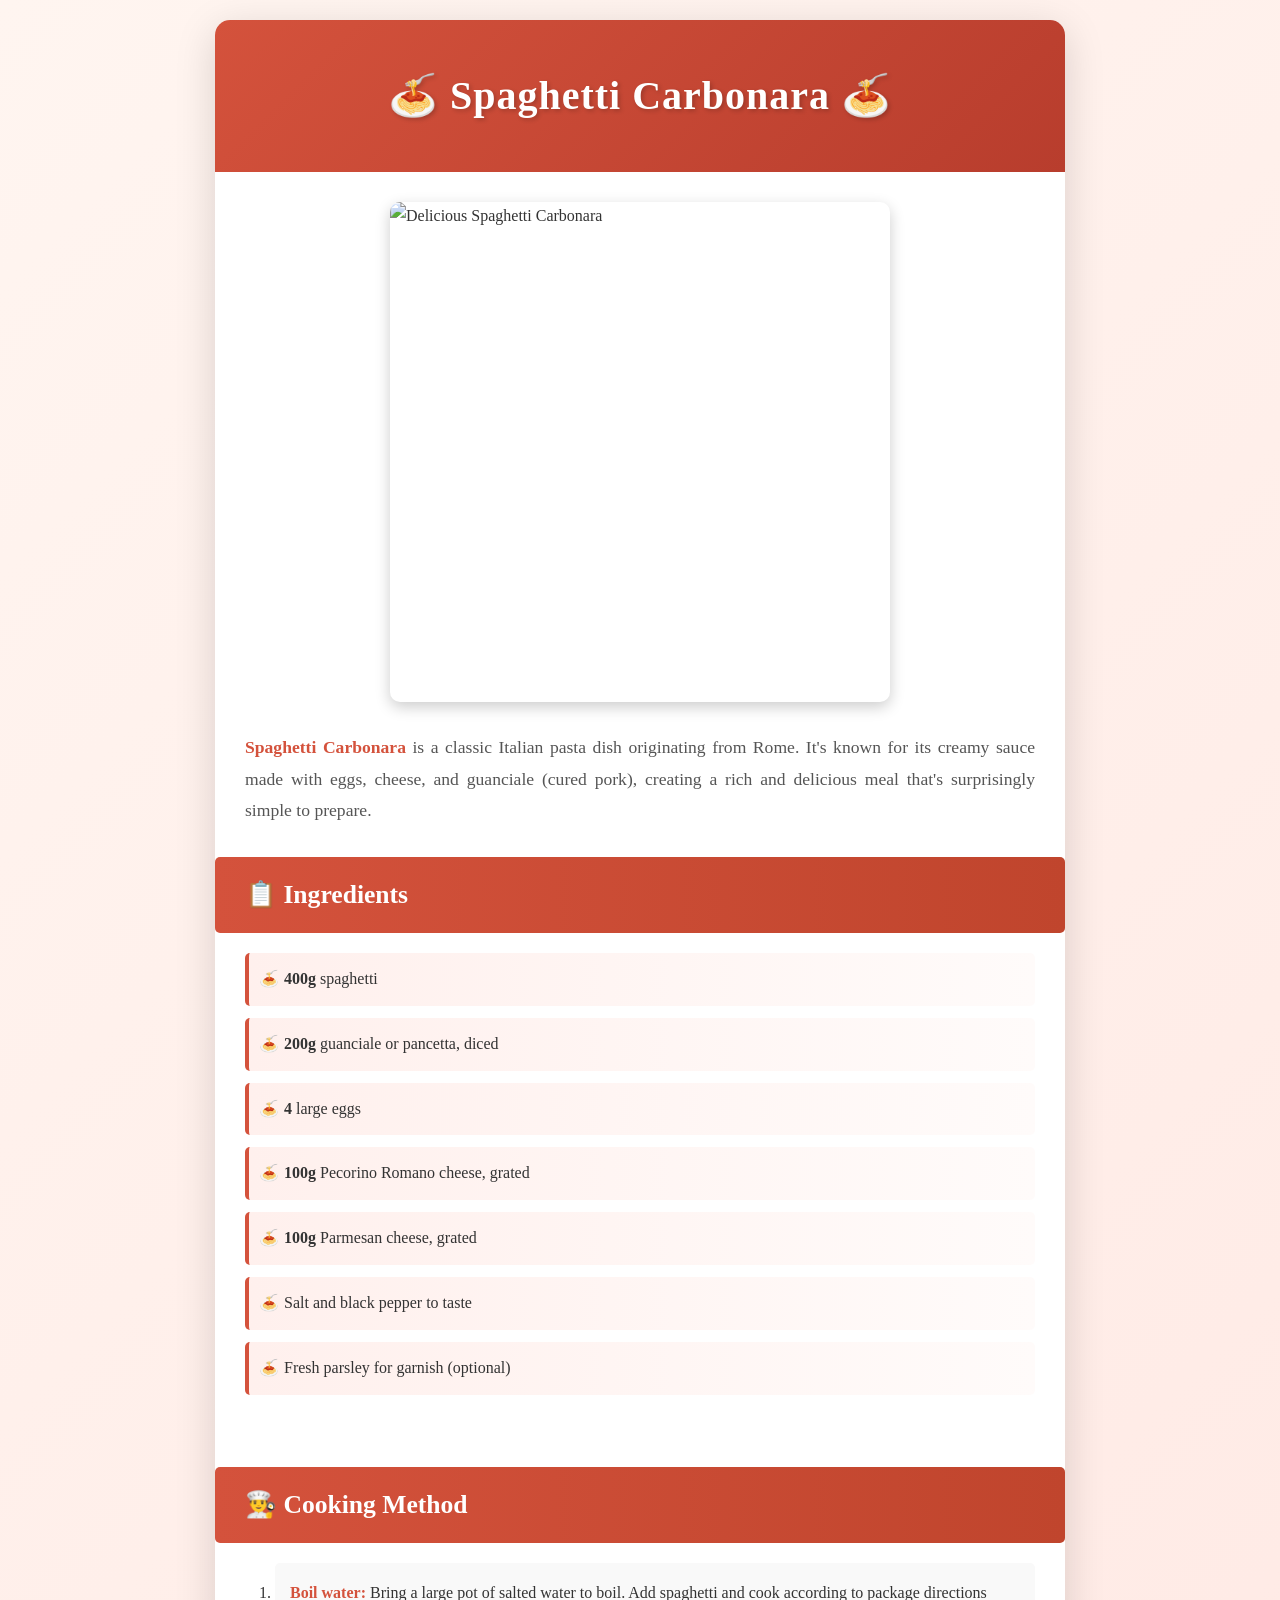
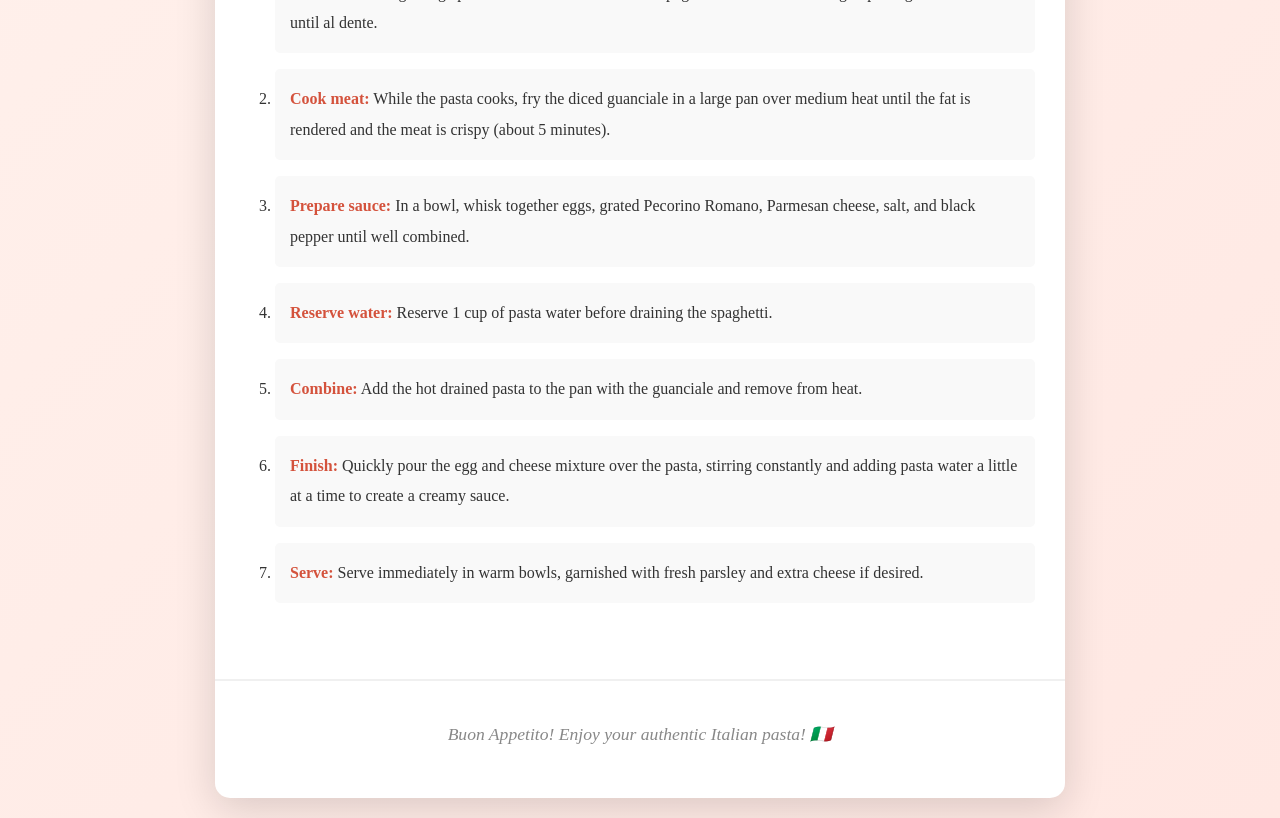
==== Exercises/Chapter 1/recipe-page/index.html @ db931faa "Add files via upload" ====
<!DOCTYPE html>
<html lang="en">
<head>
    <!-- Meta information about the page -->
    <meta charset="UTF-8">
    <meta name="viewport" content="width=device-width, initial-scale=1.0">
    <title>Spaghetti Carbonara Recipe</title>
</head>
<body style="margin: 0; padding: 20px; background: linear-gradient(135deg, #fff5f0 0%, #ffe8e3 100%); font-family: 'Georgia', serif; line-height: 1.8; color: #333;">
    <main style="max-width: 850px; margin: 0 auto; background: white; border-radius: 15px; box-shadow: 0 10px 40px rgba(0,0,0,0.15); overflow: hidden;">
        <!-- Main heading - Recipe name -->
        <h1 style="margin: 0; padding: 40px 20px; text-align: center; color: white; background: linear-gradient(135deg, #d4523c 0%, #b83d2d 100%); font-size: 2.5em; letter-spacing: 1px; text-shadow: 2px 2px 4px rgba(0,0,0,0.2);">🍝 Spaghetti Carbonara 🍝</h1>

        <!-- Recipe image -->
        <img src="https://png.pngtree.com/thumb_back/fw800/background/20240413/pngtree-italian-traditional-linguini-pasta-with-tomatoes-pepper-and-basil-is-isolated-image_15714504.jpg" width="460" height="460" alt="Delicious Spaghetti Carbonara" style="width: 100%; max-width: 500px; height: auto; display: block; margin: 30px auto; border-radius: 10px; box-shadow: 0 5px 15px rgba(0,0,0,0.2); transition: transform 0.3s ease;">

        <!-- Description section -->
        <section style="padding: 0 30px;">
            <p style="text-align: justify; font-size: 1.1em; color: #555; margin: 20px 0;">
                <strong style="color: #d4523c;">Spaghetti Carbonara</strong> is a classic Italian pasta dish originating from Rome. 
                It's known for its creamy sauce made with eggs, cheese, and guanciale (cured pork), 
                creating a rich and delicious meal that's surprisingly simple to prepare.
            </p>
        </section>

        <!-- Section heading for ingredients -->
        <h2 style="margin: 30px 0 20px 0; padding: 15px 30px; color: white; background: linear-gradient(to right, #d4523c 0%, #c0452d 100%); font-size: 1.6em; border-radius: 5px;">📋 Ingredients</h2>

        <!-- Unordered list of ingredients needed for the recipe -->
        <ul style="list-style: none; padding: 0 30px 30px 30px; margin: 0;">
            <li style="margin: 12px 0; padding: 12px 15px 12px 35px; background: linear-gradient(to right, #fff0ed 0%, #fffbfa 100%); border-left: 4px solid #d4523c; border-radius: 5px; position: relative;"><span style="position: absolute; left: 10px;">🍝</span><strong>400g</strong> spaghetti</li>
            <li style="margin: 12px 0; padding: 12px 15px 12px 35px; background: linear-gradient(to right, #fff0ed 0%, #fffbfa 100%); border-left: 4px solid #d4523c; border-radius: 5px; position: relative;"><span style="position: absolute; left: 10px;">🍝</span><strong>200g</strong> guanciale or pancetta, diced</li>
            <li style="margin: 12px 0; padding: 12px 15px 12px 35px; background: linear-gradient(to right, #fff0ed 0%, #fffbfa 100%); border-left: 4px solid #d4523c; border-radius: 5px; position: relative;"><span style="position: absolute; left: 10px;">🍝</span><strong>4</strong> large eggs</li>
            <li style="margin: 12px 0; padding: 12px 15px 12px 35px; background: linear-gradient(to right, #fff0ed 0%, #fffbfa 100%); border-left: 4px solid #d4523c; border-radius: 5px; position: relative;"><span style="position: absolute; left: 10px;">🍝</span><strong>100g</strong> Pecorino Romano cheese, grated</li>
            <li style="margin: 12px 0; padding: 12px 15px 12px 35px; background: linear-gradient(to right, #fff0ed 0%, #fffbfa 100%); border-left: 4px solid #d4523c; border-radius: 5px; position: relative;"><span style="position: absolute; left: 10px;">🍝</span><strong>100g</strong> Parmesan cheese, grated</li>
            <li style="margin: 12px 0; padding: 12px 15px 12px 35px; background: linear-gradient(to right, #fff0ed 0%, #fffbfa 100%); border-left: 4px solid #d4523c; border-radius: 5px; position: relative;"><span style="position: absolute; left: 10px;">🍝</span>Salt and black pepper to taste</li>
            <li style="margin: 12px 0; padding: 12px 15px 12px 35px; background: linear-gradient(to right, #fff0ed 0%, #fffbfa 100%); border-left: 4px solid #d4523c; border-radius: 5px; position: relative;"><span style="position: absolute; left: 10px;">🍝</span>Fresh parsley for garnish (optional)</li>
        </ul>

        <!-- Section heading for cooking method -->
        <h2 style="margin: 30px 0 20px 0; padding: 15px 30px; color: white; background: linear-gradient(to right, #d4523c 0%, #c0452d 100%); font-size: 1.6em; border-radius: 5px;">👨‍🍳 Cooking Method</h2>

        <!-- Ordered list of steps to prepare the recipe -->
        <ol style="padding: 0 30px 30px 60px; margin: 0;">
            <li style="margin: 16px 0; padding: 15px; background: #f9f9f9; border-radius: 5px; line-height: 1.9;"><strong style="color: #d4523c;">Boil water:</strong> Bring a large pot of salted water to boil. Add spaghetti and cook according to package directions until al dente.</li>
            <li style="margin: 16px 0; padding: 15px; background: #f9f9f9; border-radius: 5px; line-height: 1.9;"><strong style="color: #d4523c;">Cook meat:</strong> While the pasta cooks, fry the diced guanciale in a large pan over medium heat until the fat is rendered and the meat is crispy (about 5 minutes).</li>
            <li style="margin: 16px 0; padding: 15px; background: #f9f9f9; border-radius: 5px; line-height: 1.9;"><strong style="color: #d4523c;">Prepare sauce:</strong> In a bowl, whisk together eggs, grated Pecorino Romano, Parmesan cheese, salt, and black pepper until well combined.</li>
            <li style="margin: 16px 0; padding: 15px; background: #f9f9f9; border-radius: 5px; line-height: 1.9;"><strong style="color: #d4523c;">Reserve water:</strong> Reserve 1 cup of pasta water before draining the spaghetti.</li>
            <li style="margin: 16px 0; padding: 15px; background: #f9f9f9; border-radius: 5px; line-height: 1.9;"><strong style="color: #d4523c;">Combine:</strong> Add the hot drained pasta to the pan with the guanciale and remove from heat.</li>
            <li style="margin: 16px 0; padding: 15px; background: #f9f9f9; border-radius: 5px; line-height: 1.9;"><strong style="color: #d4523c;">Finish:</strong> Quickly pour the egg and cheese mixture over the pasta, stirring constantly and adding pasta water a little at a time to create a creamy sauce.</li>
            <li style="margin: 16px 0; padding: 15px; background: #f9f9f9; border-radius: 5px; line-height: 1.9;"><strong style="color: #d4523c;">Serve:</strong> Serve immediately in warm bowls, garnished with fresh parsley and extra cheese if desired.</li>
        </ol>

        <section style="padding: 20px 30px 30px; text-align: center; border-top: 2px solid #f0f0f0; margin-top: 30px;">
            <p style="font-size: 1.1em; color: #888; font-style: italic;"><em>Buon Appetito! Enjoy your authentic Italian pasta! 🇮🇹</em></p>
        </section>
    </main>

</body>
</html>
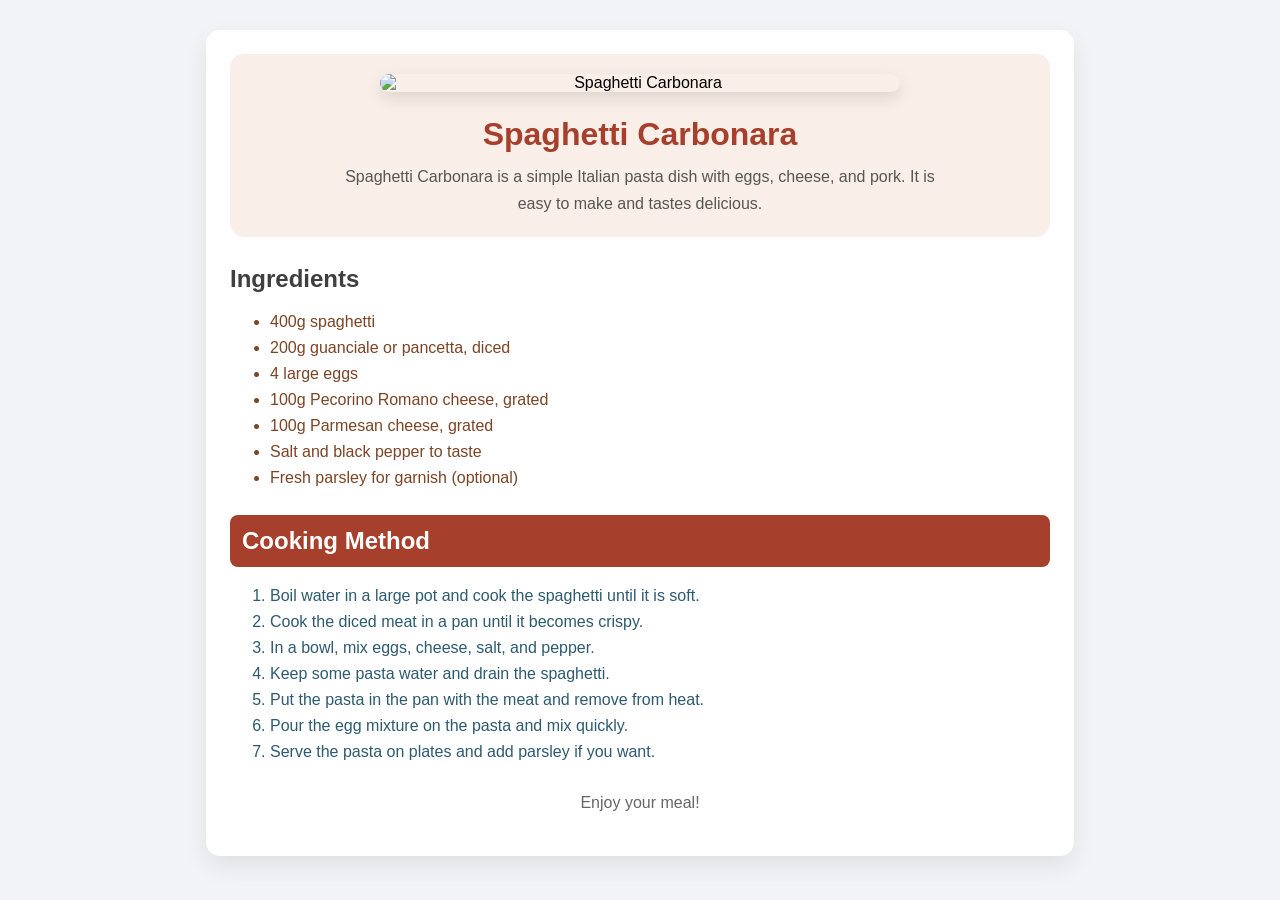
==== commit f3ae59fd: "Add files via upload" ====
--- a/Exercises/Chapter 1/recipe-page/index.html
+++ b/Exercises/Chapter 1/recipe-page/index.html
@@ -1,60 +1,42 @@
-<!DOCTYPE html>
-<html lang="en">
-<head>
-    <!-- Meta information about the page -->
-    <meta charset="UTF-8">
-    <meta name="viewport" content="width=device-width, initial-scale=1.0">
-    <title>Spaghetti Carbonara Recipe</title>
-</head>
-<body style="margin: 0; padding: 20px; background: linear-gradient(135deg, #fff5f0 0%, #ffe8e3 100%); font-family: 'Georgia', serif; line-height: 1.8; color: #333;">
-    <main style="max-width: 850px; margin: 0 auto; background: white; border-radius: 15px; box-shadow: 0 10px 40px rgba(0,0,0,0.15); overflow: hidden;">
-        <!-- Main heading - Recipe name -->
-        <h1 style="margin: 0; padding: 40px 20px; text-align: center; color: white; background: linear-gradient(135deg, #d4523c 0%, #b83d2d 100%); font-size: 2.5em; letter-spacing: 1px; text-shadow: 2px 2px 4px rgba(0,0,0,0.2);">🍝 Spaghetti Carbonara 🍝</h1>
-
-        <!-- Recipe image -->
-        <img src="https://png.pngtree.com/thumb_back/fw800/background/20240413/pngtree-italian-traditional-linguini-pasta-with-tomatoes-pepper-and-basil-is-isolated-image_15714504.jpg" width="460" height="460" alt="Delicious Spaghetti Carbonara" style="width: 100%; max-width: 500px; height: auto; display: block; margin: 30px auto; border-radius: 10px; box-shadow: 0 5px 15px rgba(0,0,0,0.2); transition: transform 0.3s ease;">
-
-        <!-- Description section -->
-        <section style="padding: 0 30px;">
-            <p style="text-align: justify; font-size: 1.1em; color: #555; margin: 20px 0;">
-                <strong style="color: #d4523c;">Spaghetti Carbonara</strong> is a classic Italian pasta dish originating from Rome. 
-                It's known for its creamy sauce made with eggs, cheese, and guanciale (cured pork), 
-                creating a rich and delicious meal that's surprisingly simple to prepare.
-            </p>
-        </section>
-
-        <!-- Section heading for ingredients -->
-        <h2 style="margin: 30px 0 20px 0; padding: 15px 30px; color: white; background: linear-gradient(to right, #d4523c 0%, #c0452d 100%); font-size: 1.6em; border-radius: 5px;">📋 Ingredients</h2>
-
-        <!-- Unordered list of ingredients needed for the recipe -->
-        <ul style="list-style: none; padding: 0 30px 30px 30px; margin: 0;">
-            <li style="margin: 12px 0; padding: 12px 15px 12px 35px; background: linear-gradient(to right, #fff0ed 0%, #fffbfa 100%); border-left: 4px solid #d4523c; border-radius: 5px; position: relative;"><span style="position: absolute; left: 10px;">🍝</span><strong>400g</strong> spaghetti</li>
-            <li style="margin: 12px 0; padding: 12px 15px 12px 35px; background: linear-gradient(to right, #fff0ed 0%, #fffbfa 100%); border-left: 4px solid #d4523c; border-radius: 5px; position: relative;"><span style="position: absolute; left: 10px;">🍝</span><strong>200g</strong> guanciale or pancetta, diced</li>
-            <li style="margin: 12px 0; padding: 12px 15px 12px 35px; background: linear-gradient(to right, #fff0ed 0%, #fffbfa 100%); border-left: 4px solid #d4523c; border-radius: 5px; position: relative;"><span style="position: absolute; left: 10px;">🍝</span><strong>4</strong> large eggs</li>
-            <li style="margin: 12px 0; padding: 12px 15px 12px 35px; background: linear-gradient(to right, #fff0ed 0%, #fffbfa 100%); border-left: 4px solid #d4523c; border-radius: 5px; position: relative;"><span style="position: absolute; left: 10px;">🍝</span><strong>100g</strong> Pecorino Romano cheese, grated</li>
-            <li style="margin: 12px 0; padding: 12px 15px 12px 35px; background: linear-gradient(to right, #fff0ed 0%, #fffbfa 100%); border-left: 4px solid #d4523c; border-radius: 5px; position: relative;"><span style="position: absolute; left: 10px;">🍝</span><strong>100g</strong> Parmesan cheese, grated</li>
-            <li style="margin: 12px 0; padding: 12px 15px 12px 35px; background: linear-gradient(to right, #fff0ed 0%, #fffbfa 100%); border-left: 4px solid #d4523c; border-radius: 5px; position: relative;"><span style="position: absolute; left: 10px;">🍝</span>Salt and black pepper to taste</li>
-            <li style="margin: 12px 0; padding: 12px 15px 12px 35px; background: linear-gradient(to right, #fff0ed 0%, #fffbfa 100%); border-left: 4px solid #d4523c; border-radius: 5px; position: relative;"><span style="position: absolute; left: 10px;">🍝</span>Fresh parsley for garnish (optional)</li>
-        </ul>
-
-        <!-- Section heading for cooking method -->
-        <h2 style="margin: 30px 0 20px 0; padding: 15px 30px; color: white; background: linear-gradient(to right, #d4523c 0%, #c0452d 100%); font-size: 1.6em; border-radius: 5px;">👨‍🍳 Cooking Method</h2>
-
-        <!-- Ordered list of steps to prepare the recipe -->
-        <ol style="padding: 0 30px 30px 60px; margin: 0;">
-            <li style="margin: 16px 0; padding: 15px; background: #f9f9f9; border-radius: 5px; line-height: 1.9;"><strong style="color: #d4523c;">Boil water:</strong> Bring a large pot of salted water to boil. Add spaghetti and cook according to package directions until al dente.</li>
-            <li style="margin: 16px 0; padding: 15px; background: #f9f9f9; border-radius: 5px; line-height: 1.9;"><strong style="color: #d4523c;">Cook meat:</strong> While the pasta cooks, fry the diced guanciale in a large pan over medium heat until the fat is rendered and the meat is crispy (about 5 minutes).</li>
-            <li style="margin: 16px 0; padding: 15px; background: #f9f9f9; border-radius: 5px; line-height: 1.9;"><strong style="color: #d4523c;">Prepare sauce:</strong> In a bowl, whisk together eggs, grated Pecorino Romano, Parmesan cheese, salt, and black pepper until well combined.</li>
-            <li style="margin: 16px 0; padding: 15px; background: #f9f9f9; border-radius: 5px; line-height: 1.9;"><strong style="color: #d4523c;">Reserve water:</strong> Reserve 1 cup of pasta water before draining the spaghetti.</li>
-            <li style="margin: 16px 0; padding: 15px; background: #f9f9f9; border-radius: 5px; line-height: 1.9;"><strong style="color: #d4523c;">Combine:</strong> Add the hot drained pasta to the pan with the guanciale and remove from heat.</li>
-            <li style="margin: 16px 0; padding: 15px; background: #f9f9f9; border-radius: 5px; line-height: 1.9;"><strong style="color: #d4523c;">Finish:</strong> Quickly pour the egg and cheese mixture over the pasta, stirring constantly and adding pasta water a little at a time to create a creamy sauce.</li>
-            <li style="margin: 16px 0; padding: 15px; background: #f9f9f9; border-radius: 5px; line-height: 1.9;"><strong style="color: #d4523c;">Serve:</strong> Serve immediately in warm bowls, garnished with fresh parsley and extra cheese if desired.</li>
-        </ol>
-
-        <section style="padding: 20px 30px 30px; text-align: center; border-top: 2px solid #f0f0f0; margin-top: 30px;">
-            <p style="font-size: 1.1em; color: #888; font-style: italic;"><em>Buon Appetito! Enjoy your authentic Italian pasta! 🇮🇹</em></p>
-        </section>
-    </main>
-
-</body>
+﻿<!DOCTYPE html>
+<html lang="en">
+<head>
+    <meta charset="UTF-8">
+    <meta name="viewport" content="width=device-width, initial-scale=1.0">
+    <title>Spaghetti Carbonara</title>
+    <style>body{margin:0;font-family:Arial,sans-serif;background:#f1f3f6}.container{max-width:820px;margin:30px auto;background:white;border-radius:14px;box-shadow:0 10px 24px rgba(0,0,0,0.08);padding:24px}h1{text-align:center;color:#a63f2b;margin:0 0 24px 0}img{width:100%;max-width:540px;display:block;margin:0 auto 24px;border-radius:12px}p{color:#555;line-height:1.7}h2{color:#3f3f3f;margin-top:28px}h2.cooking{background-color:#a63f2b;color:white;padding:12px;border-radius:8px}.ingredients li{color:#7c4425;font-weight:500;margin-bottom:8px}.cooking-steps li{color:#2d5a6f;font-weight:500;margin-bottom:8px}.footer{text-align:center;color:#666;margin-top:28px}</style>
+</head>
+<body>
+    <div class="container">
+        <div style="text-align: center; padding: 20px; background: #faefe8; border-radius: 14px;">
+            <img src="https://png.pngtree.com/thumb_back/fw800/background/20240413/pngtree-italian-traditional-linguini-pasta-with-tomatoes-pepper-and-basil-is-isolated-image_15714504.jpg" alt="Spaghetti Carbonara" style="width: 100%; max-width: 520px; border-radius: 12px; box-shadow: 0 6px 16px rgba(0, 0, 0, 0.12);">
+            <h1 style="margin: 20px 0 10px; color: #a63f2b;">Spaghetti Carbonara</h1>
+            <p style="margin: 0 auto; max-width: 600px; color: #555; line-height: 1.7;">Spaghetti Carbonara is a simple Italian pasta dish with eggs, cheese, and pork. It is easy to make and tastes delicious.</p>
+        </div>
+
+        <h2>Ingredients</h2>
+        <ul class="ingredients">
+            <li>400g spaghetti</li>
+            <li>200g guanciale or pancetta, diced</li>
+            <li>4 large eggs</li>
+            <li>100g Pecorino Romano cheese, grated</li>
+            <li>100g Parmesan cheese, grated</li>
+            <li>Salt and black pepper to taste</li>
+            <li>Fresh parsley for garnish (optional)</li>
+        </ul>
+
+        <h2 class="cooking">Cooking Method</h2>
+        <ol class="cooking-steps">
+            <li>Boil water in a large pot and cook the spaghetti until it is soft.</li>
+            <li>Cook the diced meat in a pan until it becomes crispy.</li>
+            <li>In a bowl, mix eggs, cheese, salt, and pepper.</li>
+            <li>Keep some pasta water and drain the spaghetti.</li>
+            <li>Put the pasta in the pan with the meat and remove from heat.</li>
+            <li>Pour the egg mixture on the pasta and mix quickly.</li>
+            <li>Serve the pasta on plates and add parsley if you want.</li>
+        </ol>
+
+        <p class="footer">Enjoy your meal!</p>
+    </div>
+</body>
 </html>
